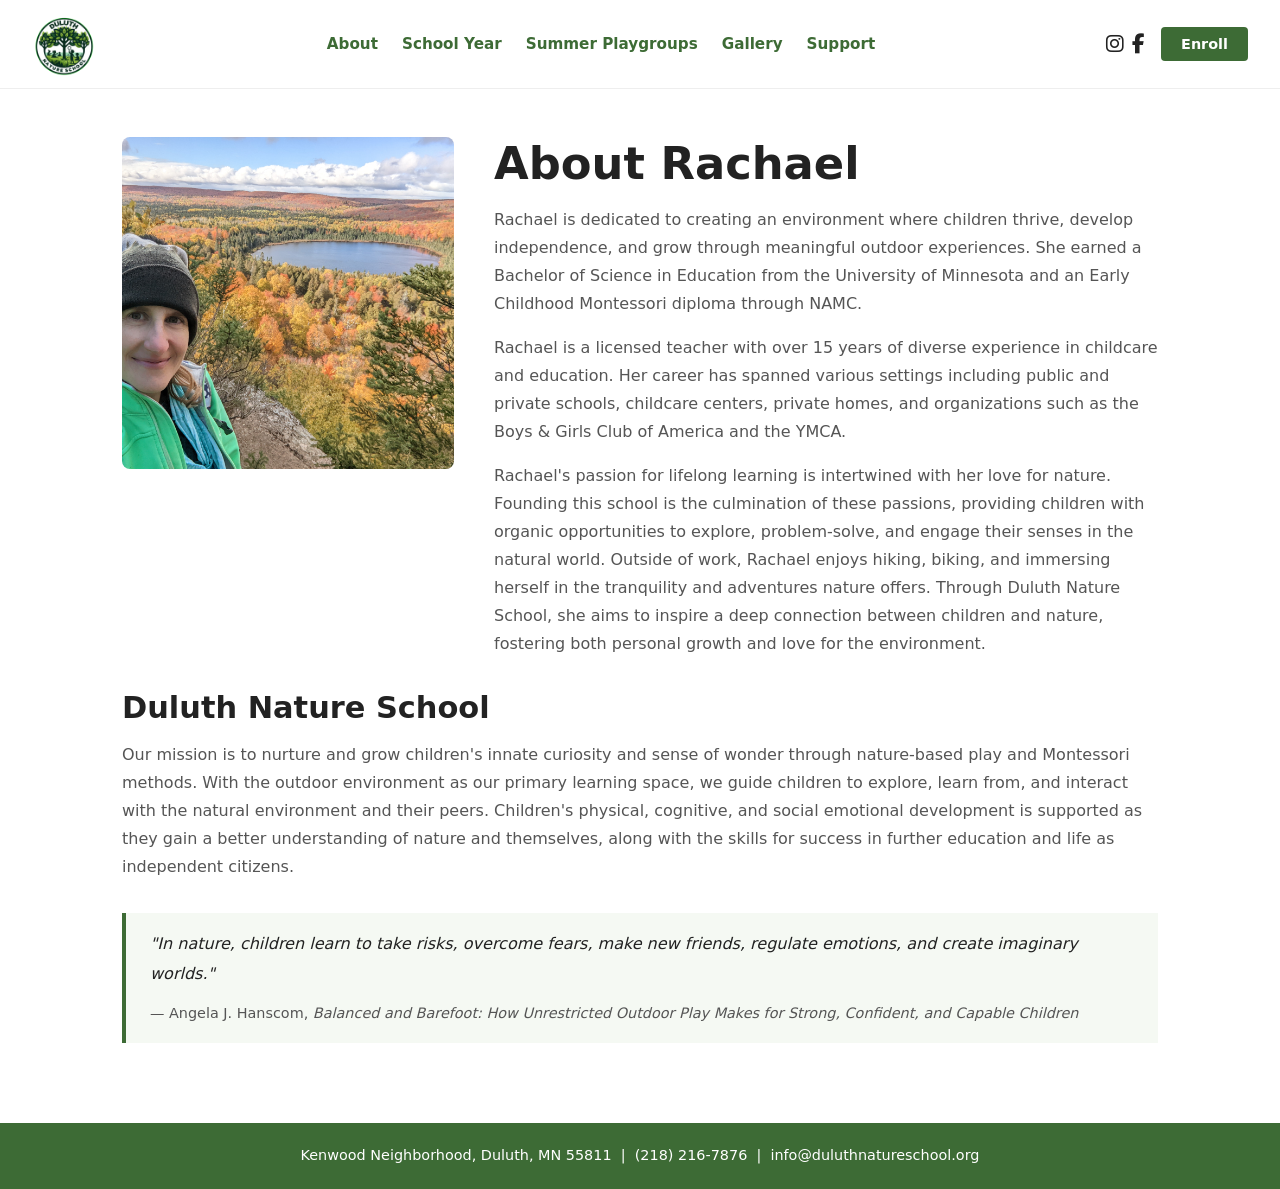
==== about.html @ 7ef57f17 "Update Summer Playgroups page content and nav labels - Fix sandbox photo to display in full (removed" ====
<!DOCTYPE html>
<html lang="en">
<head>
  <meta charset="UTF-8">
  <meta name="viewport" content="width=device-width, initial-scale=1.0">
  <title>About — Duluth Nature School</title>
  <meta name="description" content="Meet Rachael and learn about the mission of Duluth Nature School.">
  <link rel="stylesheet" href="css/style.css">
  <link rel="stylesheet" href="https://cdnjs.cloudflare.com/ajax/libs/font-awesome/6.5.0/css/all.min.css">
</head>
<body>

  <nav>
    <div class="nav-logo">
      <a href="index.html"><img src="images/logo.png" alt="Duluth Nature School"></a>
    </div>
    <div class="nav-links">
      <a href="about.html">About</a>
      <a href="playgroups.html">School Year</a>
      <a href="summer.html">Summer Playgroups</a>
      <a href="gallery.html">Gallery</a>
      <a href="fundraising.html">Support</a>
    </div>
    <div class="nav-right">
      <div class="nav-social">
        <a href="https://www.instagram.com/duluthnatureschool" target="_blank" rel="noopener" aria-label="Instagram"><i class="fab fa-instagram"></i></a>
        <a href="https://www.facebook.com/duluthnatureschool" target="_blank" rel="noopener" aria-label="Facebook"><i class="fab fa-facebook-f"></i></a>
      </div>
      <a href="enroll.html" class="btn">Enroll</a>
      <button class="nav-menu-btn" aria-label="Open menu">☰</button>
    </div>
  </nav>

  <div class="section">

    <div class="about-layout">
      <img class="about-photo" src="images/aboutme.jpeg" alt="Rachael, founder of Duluth Nature School">
      <div>
        <h1>About Rachael</h1>
        <p>Rachael is dedicated to creating an environment where children thrive, develop independence, and grow through meaningful outdoor experiences. She earned a Bachelor of Science in Education from the University of Minnesota and an Early Childhood Montessori diploma through NAMC.</p>
        <p>Rachael is a licensed teacher with over 15 years of diverse experience in childcare and education. Her career has spanned various settings including public and private schools, childcare centers, private homes, and organizations such as the Boys &amp; Girls Club of America and the YMCA.</p>
        <p>Rachael's passion for lifelong learning is intertwined with her love for nature. Founding this school is the culmination of these passions, providing children with organic opportunities to explore, problem-solve, and engage their senses in the natural world. Outside of work, Rachael enjoys hiking, biking, and immersing herself in the tranquility and adventures nature offers. Through Duluth Nature School, she aims to inspire a deep connection between children and nature, fostering both personal growth and love for the environment.</p>
      </div>
    </div>

    <h2>Duluth Nature School</h2>
    <p>Our mission is to nurture and grow children's innate curiosity and sense of wonder through nature-based play and Montessori methods. With the outdoor environment as our primary learning space, we guide children to explore, learn from, and interact with the natural environment and their peers. Children's physical, cognitive, and social emotional development is supported as they gain a better understanding of nature and themselves, along with the skills for success in further education and life as independent citizens.</p>

    <blockquote class="blockquote">
      "In nature, children learn to take risks, overcome fears, make new friends, regulate emotions, and create imaginary worlds."
      <cite>— Angela J. Hanscom, <em>Balanced and Barefoot: How Unrestricted Outdoor Play Makes for Strong, Confident, and Capable Children</em></cite>
    </blockquote>

  </div>

  <footer>
    Kenwood Neighborhood, Duluth, MN 55811 &nbsp;|&nbsp; (218) 216-7876 &nbsp;|&nbsp;
    <a href="mailto:info@duluthnatureschool.org">info@duluthnatureschool.org</a>
  </footer>

  <script src="js/main.js"></script>
</body>
</html>
---- css/style.css ----
/* ===== CUSTOM PROPERTIES (brand colors) ===== */
:root {
  --green: #3d6b35;
  --green-dark: #2d5227;
  --sage: #f0ede6;
  --white: #ffffff;
  --text: #222222;
  --text-light: #555555;
}

/* ===== RESET ===== */
*, *::before, *::after { box-sizing: border-box; margin: 0; padding: 0; }
body { font-family: system-ui, -apple-system, BlinkMacSystemFont, sans-serif; color: var(--text); background: var(--white); }
img { max-width: 100%; display: block; }
a { color: inherit; text-decoration: none; }

/* ===== ANNOUNCEMENT BANNER ===== */
.banner {
  background: #111;
  color: white;
  text-align: center;
  padding: 0.5rem 3rem;
  font-size: 0.85rem;
  position: relative;
}
.banner-close {
  position: absolute;
  right: 1rem;
  top: 50%;
  transform: translateY(-50%);
  background: none;
  border: none;
  color: white;
  font-size: 1.4rem;
  cursor: pointer;
  line-height: 1;
}

/* ===== NAVIGATION ===== */
nav {
  background: white;
  padding: 0.75rem 2rem;
  display: flex;
  align-items: center;
  justify-content: space-between;
  border-bottom: 1px solid #eee;
  position: sticky;
  top: 0;
  z-index: 100;
}
.nav-links {
  display: flex;
  gap: 1.5rem;
}
.nav-links a {
  font-weight: 600;
  color: var(--green);
  font-size: 0.95rem;
}
.nav-links a:hover { text-decoration: underline; }
.nav-logo img {
  width: 64px;
  height: 64px;
  border-radius: 50%;
}
.nav-right {
  display: flex;
  align-items: center;
  gap: 1rem;
}
.nav-social {
  display: flex;
  gap: 0.5rem;
  font-size: 1.25rem;
}
.nav-menu-btn {
  display: none;
  background: none;
  border: none;
  font-size: 1.5rem;
  cursor: pointer;
  color: var(--green);
}

/* ===== BUTTONS ===== */
.btn {
  display: inline-block;
  background: var(--green);
  color: white;
  padding: 0.55rem 1.25rem;
  border-radius: 4px;
  font-weight: 700;
  font-size: 0.9rem;
  border: none;
  cursor: pointer;
  transition: background 0.15s;
}
.btn:hover { background: var(--green-dark); }

/* ===== HERO ===== */
.hero {
  position: relative;
  min-height: 420px;
  display: flex;
  align-items: flex-end;
  overflow: hidden;
}
.hero-bg {
  position: absolute;
  inset: 0;
  width: 100%;
  height: 100%;
  object-fit: cover;
  object-position: center 70%;
}
.hero-content {
  position: relative;
  z-index: 1;
  padding: 2rem 2.5rem;
}
.hero-title {
  color: white;
  font-size: clamp(2rem, 5vw, 3.5rem);
  font-weight: 900;
  text-shadow: 0 2px 14px rgba(0,0,0,0.55);
}

/* ===== PAGE SECTIONS ===== */
.section {
  padding: 3rem 2rem;
  max-width: 1100px;
  margin: 0 auto;
}
.section-sage {
  background: var(--sage);
  padding: 3rem 2rem;
}
.section-sage .section-inner {
  max-width: 1100px;
  margin: 0 auto;
}
h1 { font-size: clamp(1.8rem, 4vw, 2.8rem); font-weight: 900; margin-bottom: 1rem; }
h2 { font-size: clamp(1.3rem, 3vw, 1.9rem); font-weight: 700; margin-bottom: 1rem; color: var(--text); }
h3 { font-size: 1.05rem; font-weight: 700; margin-bottom: 0.5rem; }
p { line-height: 1.75; color: var(--text-light); margin-bottom: 1rem; }
p:last-child { margin-bottom: 0; }

/* ===== FEATURE CARDS (home page) ===== */
.feature-grid {
  display: grid;
  grid-template-columns: repeat(auto-fit, minmax(200px, 1fr));
  gap: 1.5rem;
  margin-top: 2rem;
}
.feature-card {
  background: var(--sage);
  padding: 1.5rem;
  border-radius: 8px;
}
.feature-card h3 { color: var(--green); }

/* ===== TWO-PHOTO GRID (home page) ===== */
.photo-pair {
  display: grid;
  grid-template-columns: 1fr 1fr;
  gap: 1rem;
  margin-top: 2rem;
}
.photo-pair img {
  width: 100%;
  height: 260px;
  object-fit: cover;
  border-radius: 8px;
}

/* ===== ABOUT PAGE ===== */
.about-layout {
  display: grid;
  grid-template-columns: 1fr 2fr;
  gap: 2.5rem;
  align-items: start;
  margin-bottom: 2rem;
}
.about-photo {
  width: 100%;
  border-radius: 8px;
}
.blockquote {
  border-left: 4px solid var(--green);
  padding: 1rem 1.5rem;
  background: #f5f9f3;
  margin: 2rem 0;
  font-style: italic;
  line-height: 1.85;
  color: var(--text);
}
.blockquote cite {
  display: block;
  margin-top: 0.75rem;
  font-style: normal;
  font-size: 0.9rem;
  color: var(--text-light);
}

/* ===== PRICING TABLE (playgroups page) ===== */
.table-wrap { overflow-x: auto; margin: 1.5rem 0; }
.price-table {
  width: 100%;
  border-collapse: collapse;
  min-width: 500px;
}
.price-table th {
  background: var(--green);
  color: white;
  padding: 0.75rem 1rem;
  text-align: left;
  font-size: 0.9rem;
}
.price-table td {
  padding: 0.65rem 1rem;
  border-bottom: 1px solid #e8e8e8;
  font-size: 0.9rem;
}
.price-table tr:hover td { background: var(--sage); }
.price-table .tbd { color: #999; font-style: italic; }

/* ===== GALLERY PAGE ===== */
.gallery-grid {
  display: grid;
  grid-template-columns: repeat(3, 1fr);
  gap: 0.75rem;
}
.gallery-grid img {
  width: 100%;
  height: 220px;
  object-fit: cover;
  border-radius: 6px;
  cursor: pointer;
  transition: opacity 0.2s;
}
.gallery-grid img:hover { opacity: 0.82; }

/* ===== LIGHTBOX ===== */
.lightbox {
  display: none;
  position: fixed;
  inset: 0;
  background: rgba(0,0,0,0.92);
  z-index: 1000;
  align-items: center;
  justify-content: center;
}
.lightbox.active { display: flex; }
.lightbox-img {
  max-width: 90vw;
  max-height: 90vh;
  object-fit: contain;
  border-radius: 4px;
}
.lightbox-close {
  position: absolute;
  top: 1rem;
  right: 1.5rem;
  color: white;
  font-size: 2.5rem;
  cursor: pointer;
  background: none;
  border: none;
  line-height: 1;
}

/* ===== FUNDRAISING PAGE ===== */
.fundraising-hero {
  text-align: center;
  padding: 3rem 2rem 1rem;
}
.fundraising-hero h1 { font-size: clamp(2rem, 5vw, 3.5rem); }
.why-grid {
  display: grid;
  grid-template-columns: repeat(3, 1fr);
  gap: 1.5rem;
  margin-top: 2rem;
}
.why-card { text-align: center; padding: 1.25rem; }
.why-card h3 { color: var(--green); font-size: 1rem; }

/* ===== ENROLL PAGE ===== */
.password-gate {
  max-width: 400px;
  margin: 4rem auto;
  text-align: center;
  padding: 2.5rem 2rem;
  background: white;
  border-radius: 12px;
  box-shadow: 0 4px 24px rgba(0,0,0,0.1);
  border: 2px solid var(--sage);
}
.password-gate .lock-icon { font-size: 3rem; margin-bottom: 1rem; }
.password-input {
  width: 100%;
  padding: 0.75rem;
  border: 2px solid #ddd;
  border-radius: 6px;
  font-size: 1rem;
  margin: 1rem 0;
  text-align: center;
  letter-spacing: 0.1em;
}
.password-input:focus { outline: none; border-color: var(--green); }
.password-error {
  color: #cc0000;
  font-size: 0.875rem;
  margin-top: 0.5rem;
  display: none;
}
.enroll-content { display: none; }

.form-section { max-width: 600px; margin: 0 auto 3rem; }
.form-group { margin-bottom: 1.25rem; }
.form-label {
  display: block;
  font-weight: 600;
  margin-bottom: 0.4rem;
  font-size: 0.9rem;
  color: var(--text);
}
.form-input {
  width: 100%;
  padding: 0.65rem 0.75rem;
  border: 1px solid #ccc;
  border-radius: 6px;
  font-size: 0.95rem;
  font-family: inherit;
}
.form-input:focus { outline: none; border-color: var(--green); }
.checkbox-group { display: flex; gap: 1.5rem; flex-wrap: wrap; margin-top: 0.25rem; }
.checkbox-label { display: flex; align-items: center; gap: 0.4rem; font-size: 0.95rem; cursor: pointer; }

.pay-section { max-width: 700px; margin: 0 auto; }
.pay-btn {
  background: var(--green);
  color: white;
  border: none;
  padding: 0.4rem 0.85rem;
  border-radius: 4px;
  font-size: 0.82rem;
  font-weight: 600;
  cursor: pointer;
  text-decoration: none;
  display: inline-block;
  transition: background 0.15s;
}
.pay-btn:hover { background: var(--green-dark); }
.pay-table { width: 100%; border-collapse: collapse; }
.pay-table th {
  background: var(--green);
  color: white;
  padding: 0.65rem 1rem;
  text-align: left;
  font-size: 0.85rem;
}
.pay-table td {
  padding: 0.6rem 1rem;
  border-bottom: 1px solid #eee;
  font-size: 0.88rem;
}
.pay-table tr:hover td { background: var(--sage); }

/* ===== FOOTER ===== */
footer {
  background: var(--green);
  color: white;
  text-align: center;
  padding: 1.25rem 1rem;
  font-size: 0.9rem;
  line-height: 1.8;
}
footer a { color: white; }
footer a:hover { text-decoration: underline; }

/* ===== MOBILE RESPONSIVE ===== */
@media (max-width: 768px) {
  nav { flex-wrap: wrap; position: relative; padding: 0.75rem 1rem; }
  .nav-links {
    display: none;
    flex-direction: column;
    width: 100%;
    order: 4;
    padding: 0.75rem 0;
    gap: 0.75rem;
    border-top: 1px solid #eee;
    margin-top: 0.5rem;
  }
  .nav-links.open { display: flex; }
  .nav-menu-btn { display: block; }
  .about-layout { grid-template-columns: 1fr; }
  .gallery-grid { grid-template-columns: repeat(2, 1fr); }
  .why-grid { grid-template-columns: 1fr; }
  .photo-pair { grid-template-columns: 1fr; }
  .feature-grid { grid-template-columns: 1fr; }
}
@media (max-width: 480px) {
  .gallery-grid { grid-template-columns: 1fr; }
  .section { padding: 2rem 1rem; }
}
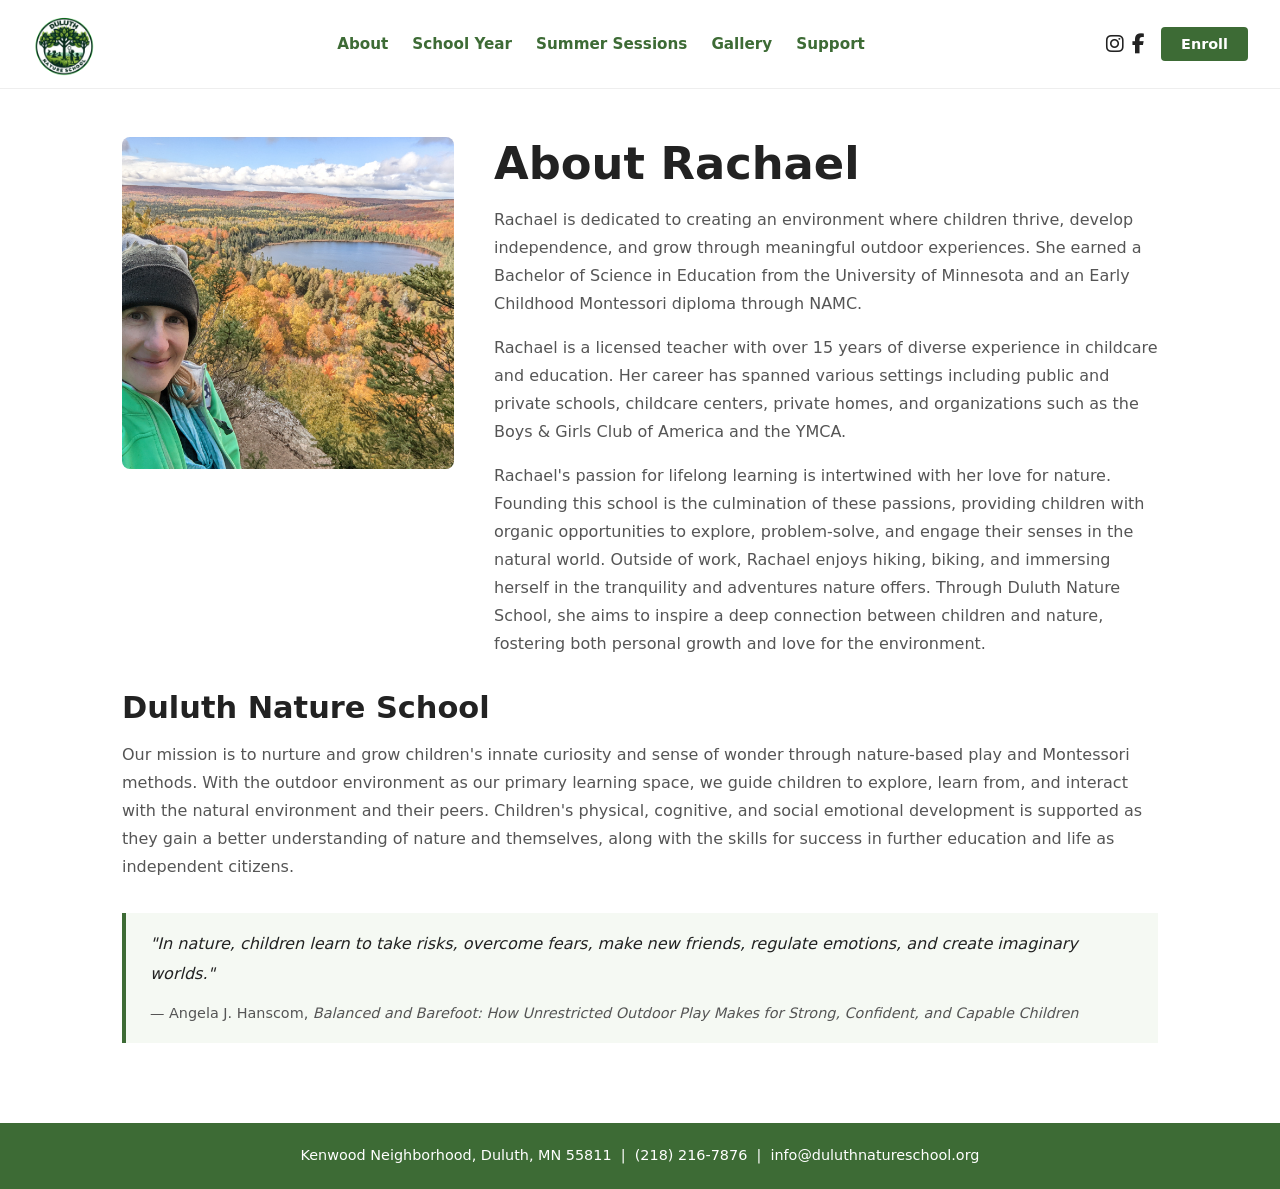
==== commit f9e5bf5f: "Rename Summer Playgroups to Summer Sessions Adults perceive less value paying for a "playgroup" than" ====
--- a/about.html
+++ b/about.html
@@ -17,7 +17,7 @@
     <div class="nav-links">
       <a href="about.html">About</a>
       <a href="playgroups.html">School Year</a>
-      <a href="summer.html">Summer Playgroups</a>
+      <a href="summer.html">Summer Sessions</a>
       <a href="gallery.html">Gallery</a>
       <a href="fundraising.html">Support</a>
     </div>
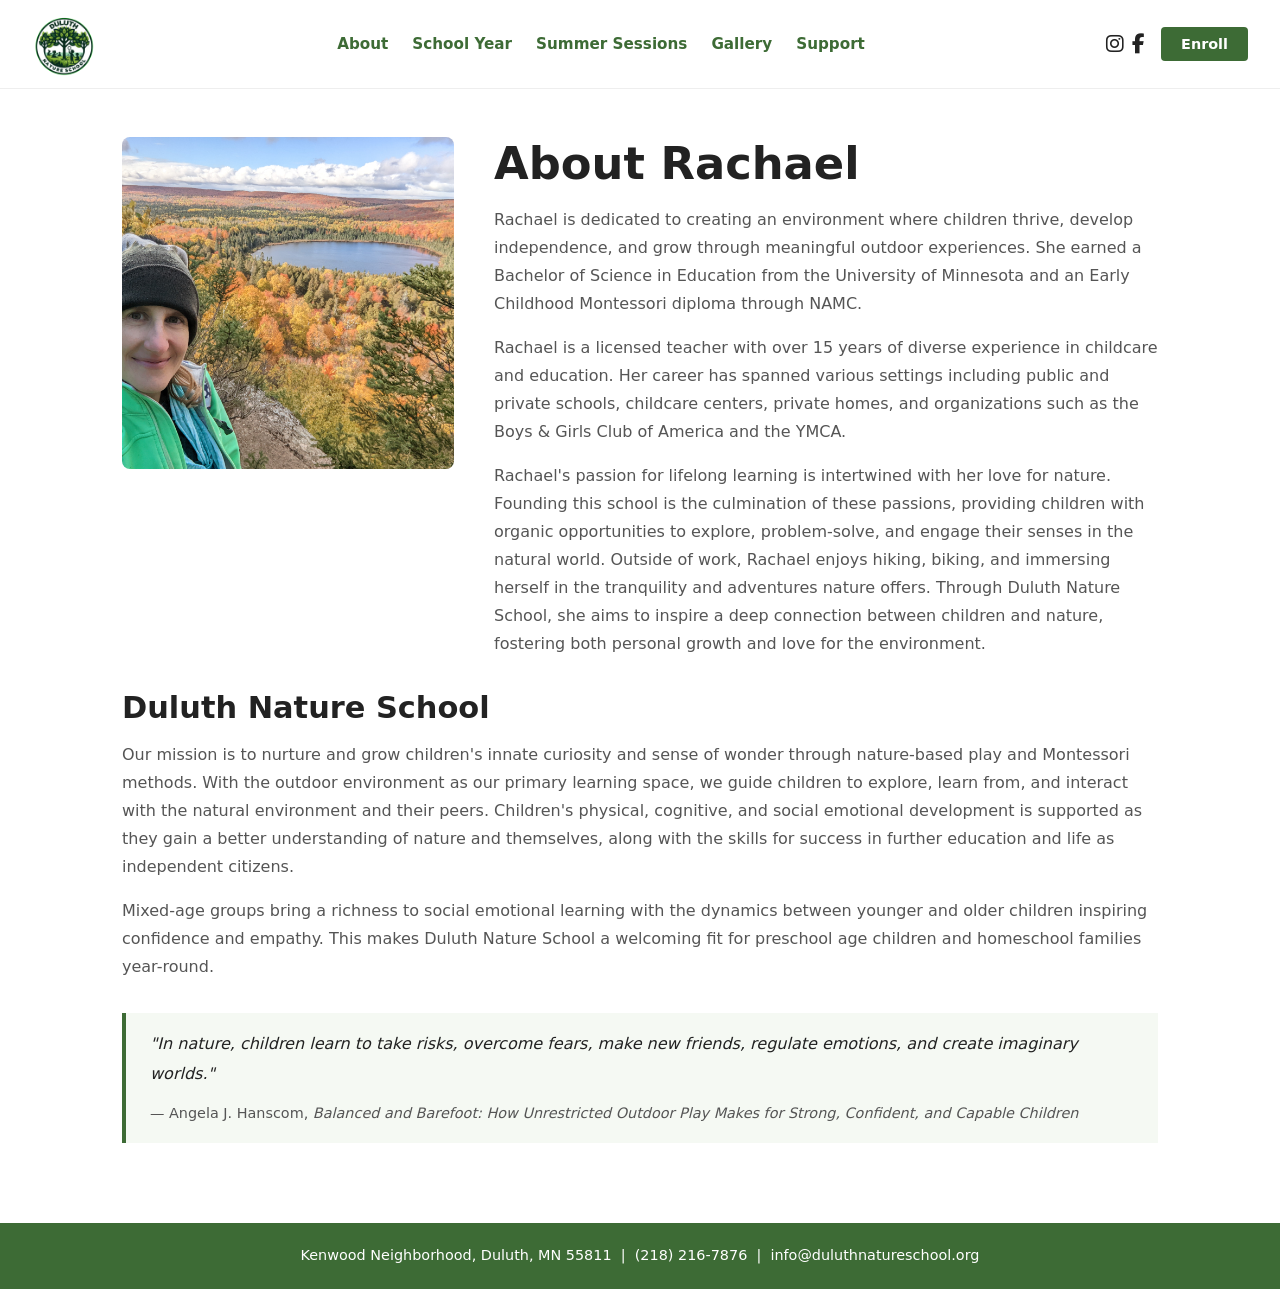
==== commit e3a467cd: "Add mixed-age groups paragraph to About page Surfaces this messaging for parents who land on About w" ====
--- a/about.html
+++ b/about.html
@@ -46,6 +46,8 @@
     <h2>Duluth Nature School</h2>
     <p>Our mission is to nurture and grow children's innate curiosity and sense of wonder through nature-based play and Montessori methods. With the outdoor environment as our primary learning space, we guide children to explore, learn from, and interact with the natural environment and their peers. Children's physical, cognitive, and social emotional development is supported as they gain a better understanding of nature and themselves, along with the skills for success in further education and life as independent citizens.</p>
 
+    <p>Mixed-age groups bring a richness to social emotional learning with the dynamics between younger and older children inspiring confidence and empathy. This makes Duluth Nature School a welcoming fit for preschool age children and homeschool families year-round.</p>
+
     <blockquote class="blockquote">
       "In nature, children learn to take risks, overcome fears, make new friends, regulate emotions, and create imaginary worlds."
       <cite>— Angela J. Hanscom, <em>Balanced and Barefoot: How Unrestricted Outdoor Play Makes for Strong, Confident, and Capable Children</em></cite>
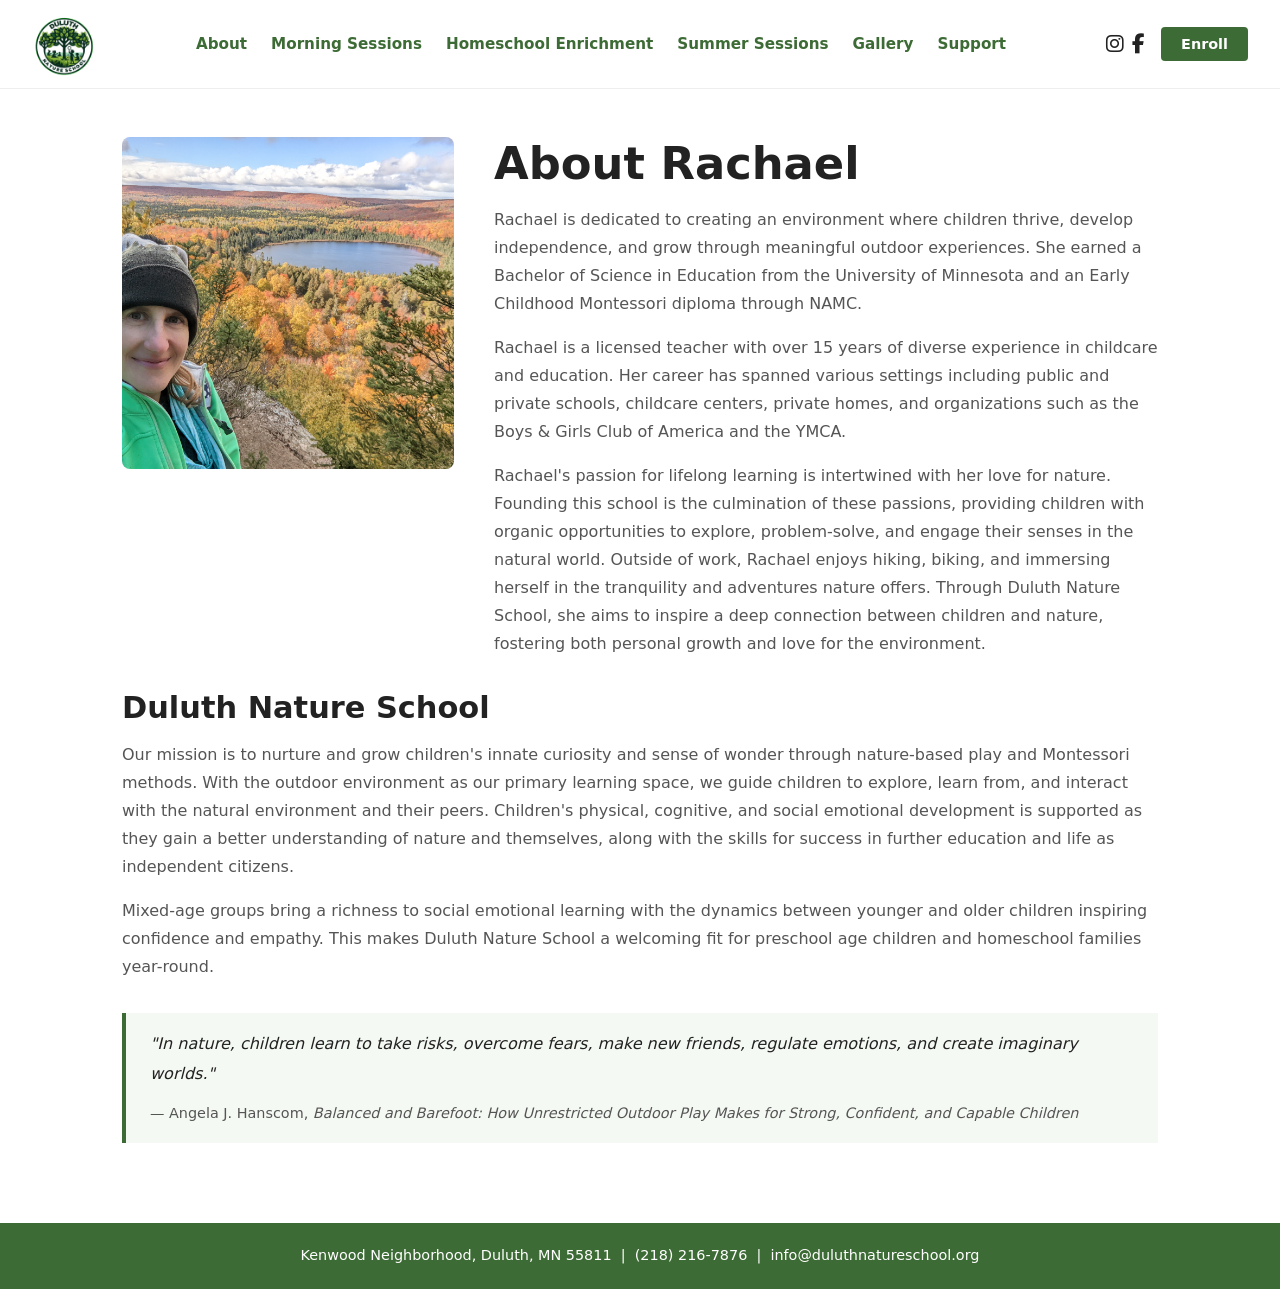
==== commit f33c5f5c: "Update site navigation for Morning Sessions and Homeschool Enrichment" ====
--- a/about.html
+++ b/about.html
@@ -16,7 +16,8 @@
     </div>
     <div class="nav-links">
       <a href="about.html">About</a>
-      <a href="playgroups.html">School Year</a>
+      <a href="mornings.html">Morning Sessions</a>
+      <a href="homeschool.html">Homeschool Enrichment</a>
       <a href="summer.html">Summer Sessions</a>
       <a href="gallery.html">Gallery</a>
       <a href="fundraising.html">Support</a>
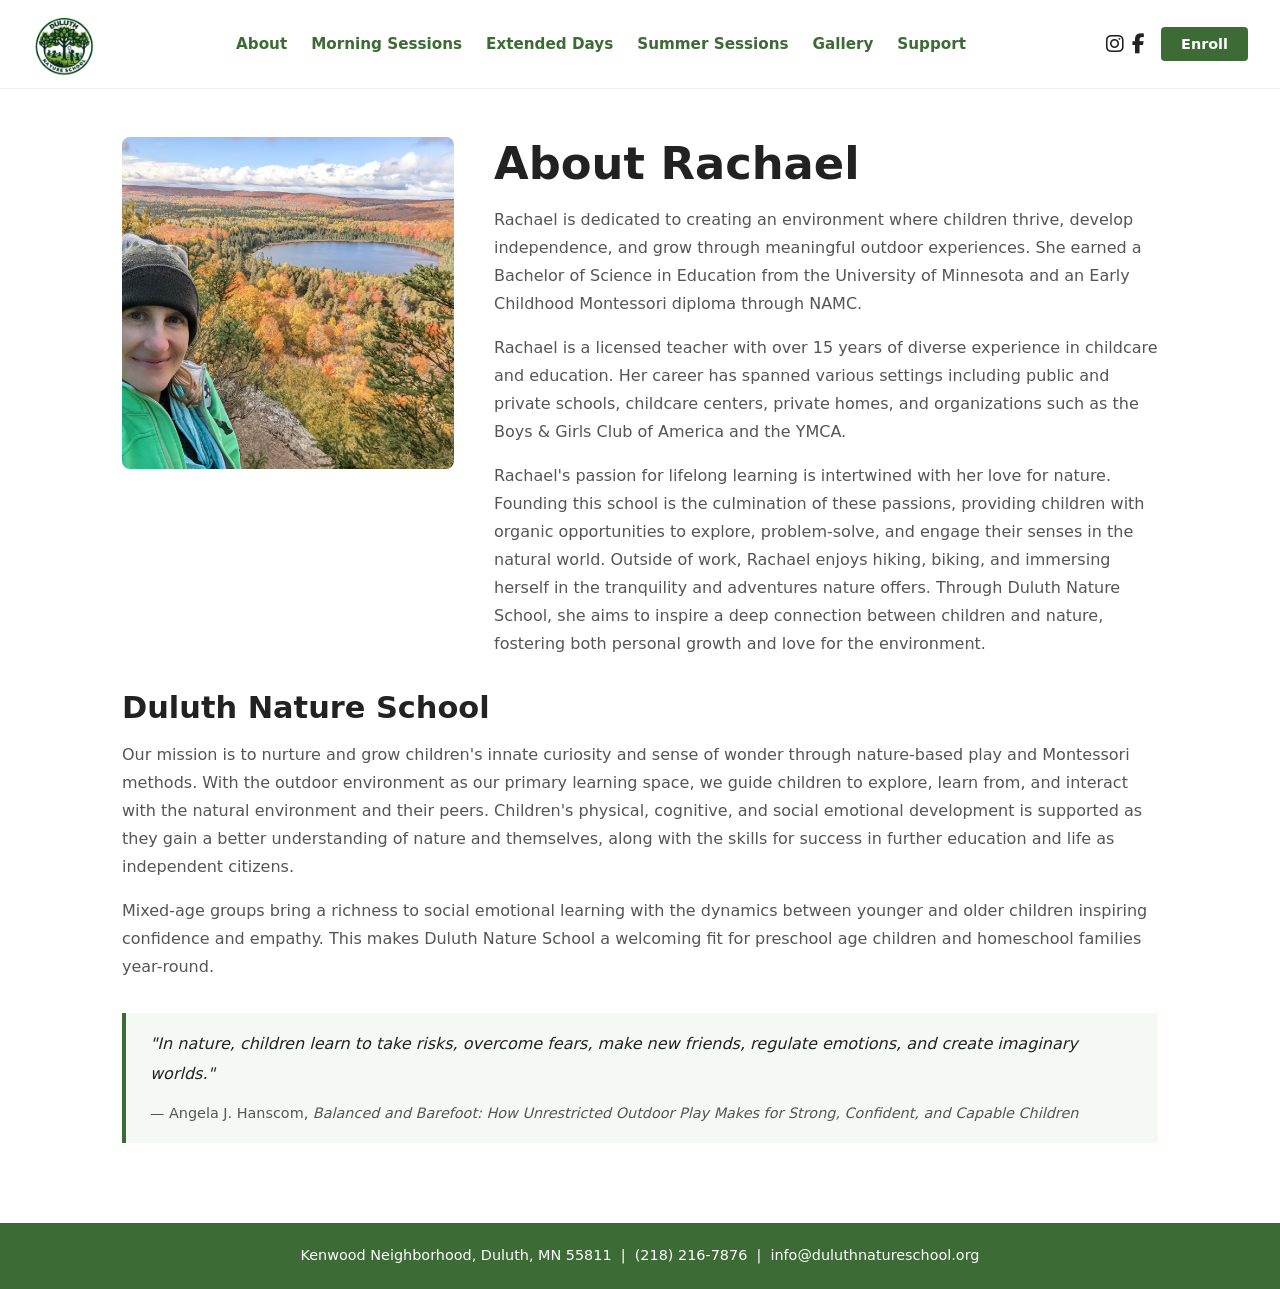
==== commit 5f5e1002: "Rename "Homeschool Enrichment" program to "Extended Days" site-wide Updates nav links on all pages, " ====
--- a/about.html
+++ b/about.html
@@ -17,7 +17,7 @@
     <div class="nav-links">
       <a href="about.html">About</a>
       <a href="mornings.html">Morning Sessions</a>
-      <a href="homeschool.html">Homeschool Enrichment</a>
+      <a href="homeschool.html">Extended Days</a>
       <a href="summer.html">Summer Sessions</a>
       <a href="gallery.html">Gallery</a>
       <a href="fundraising.html">Support</a>
--- a/css/style.css
+++ b/css/style.css
@@ -202,7 +202,7 @@
   color: var(--text-light);
 }
 
-/* ===== PRICING TABLE (playgroups page) ===== */
+/* ===== PRICING TABLE (mornings/homeschool pages) ===== */
 .table-wrap { overflow-x: auto; margin: 1.5rem 0; }
 .price-table {
   width: 100%;
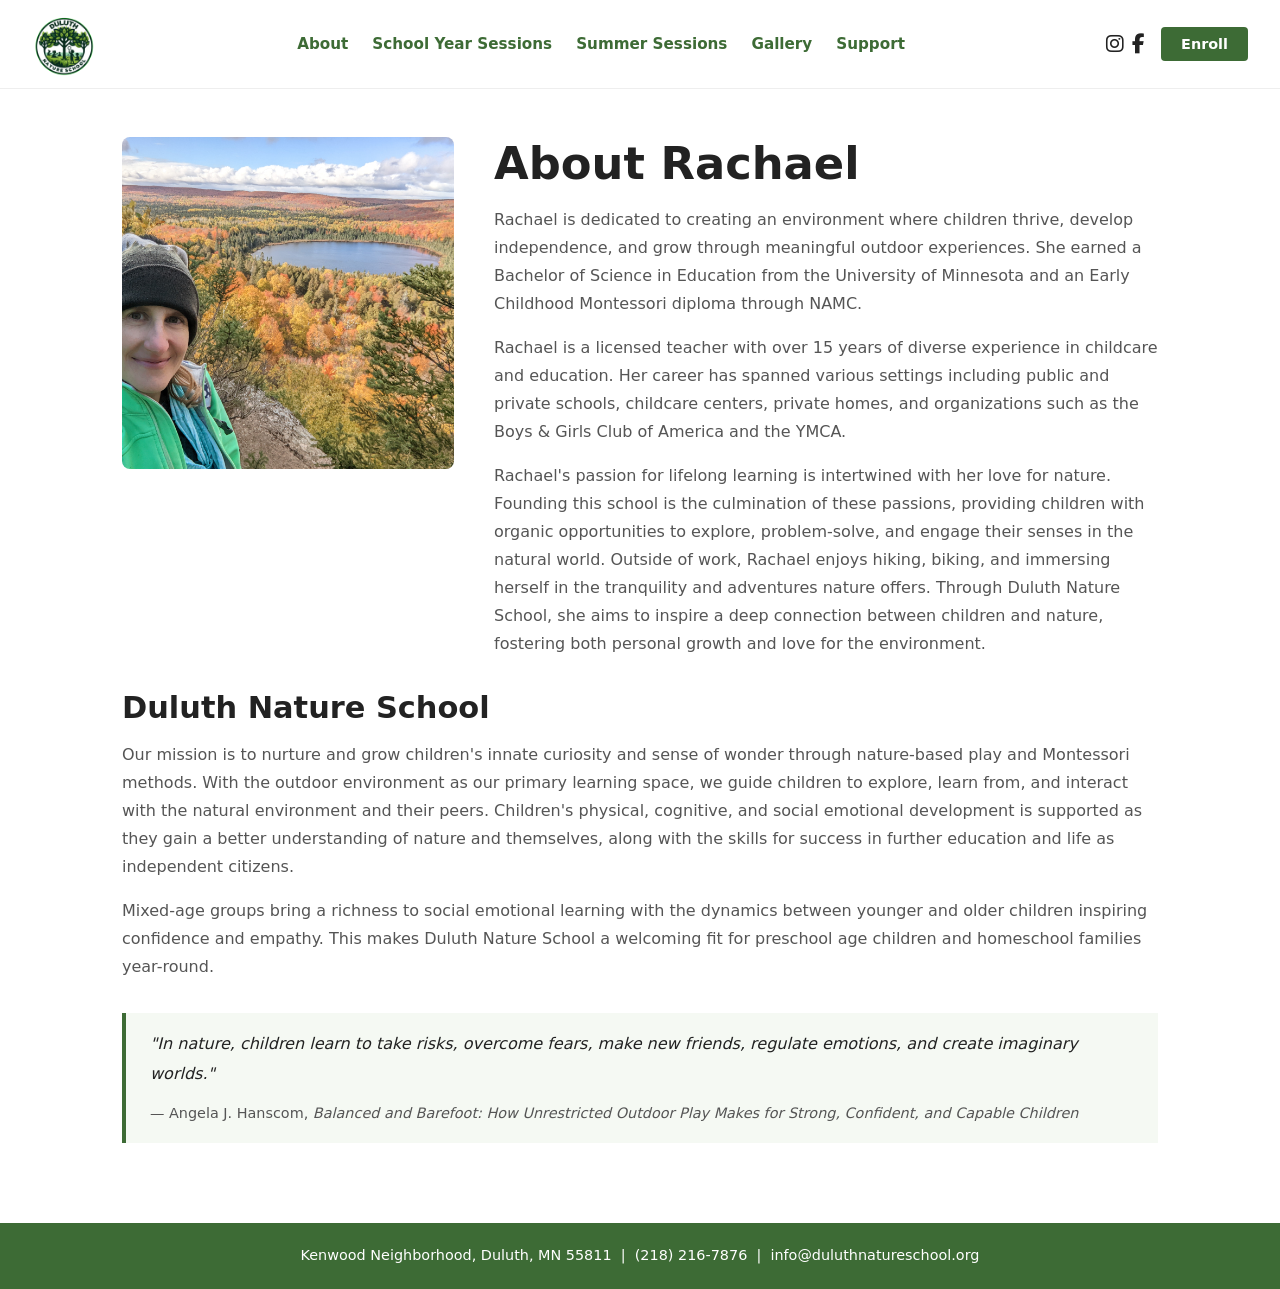
==== commit 5815da37: "Merge Morning Sessions and Extended Days into one School Year Sessions page - New sessions.html lead" ====
--- a/about.html
+++ b/about.html
@@ -16,8 +16,7 @@
     </div>
     <div class="nav-links">
       <a href="about.html">About</a>
-      <a href="mornings.html">Morning Sessions</a>
-      <a href="homeschool.html">Extended Days</a>
+      <a href="sessions.html">School Year Sessions</a>
       <a href="summer.html">Summer Sessions</a>
       <a href="gallery.html">Gallery</a>
       <a href="fundraising.html">Support</a>
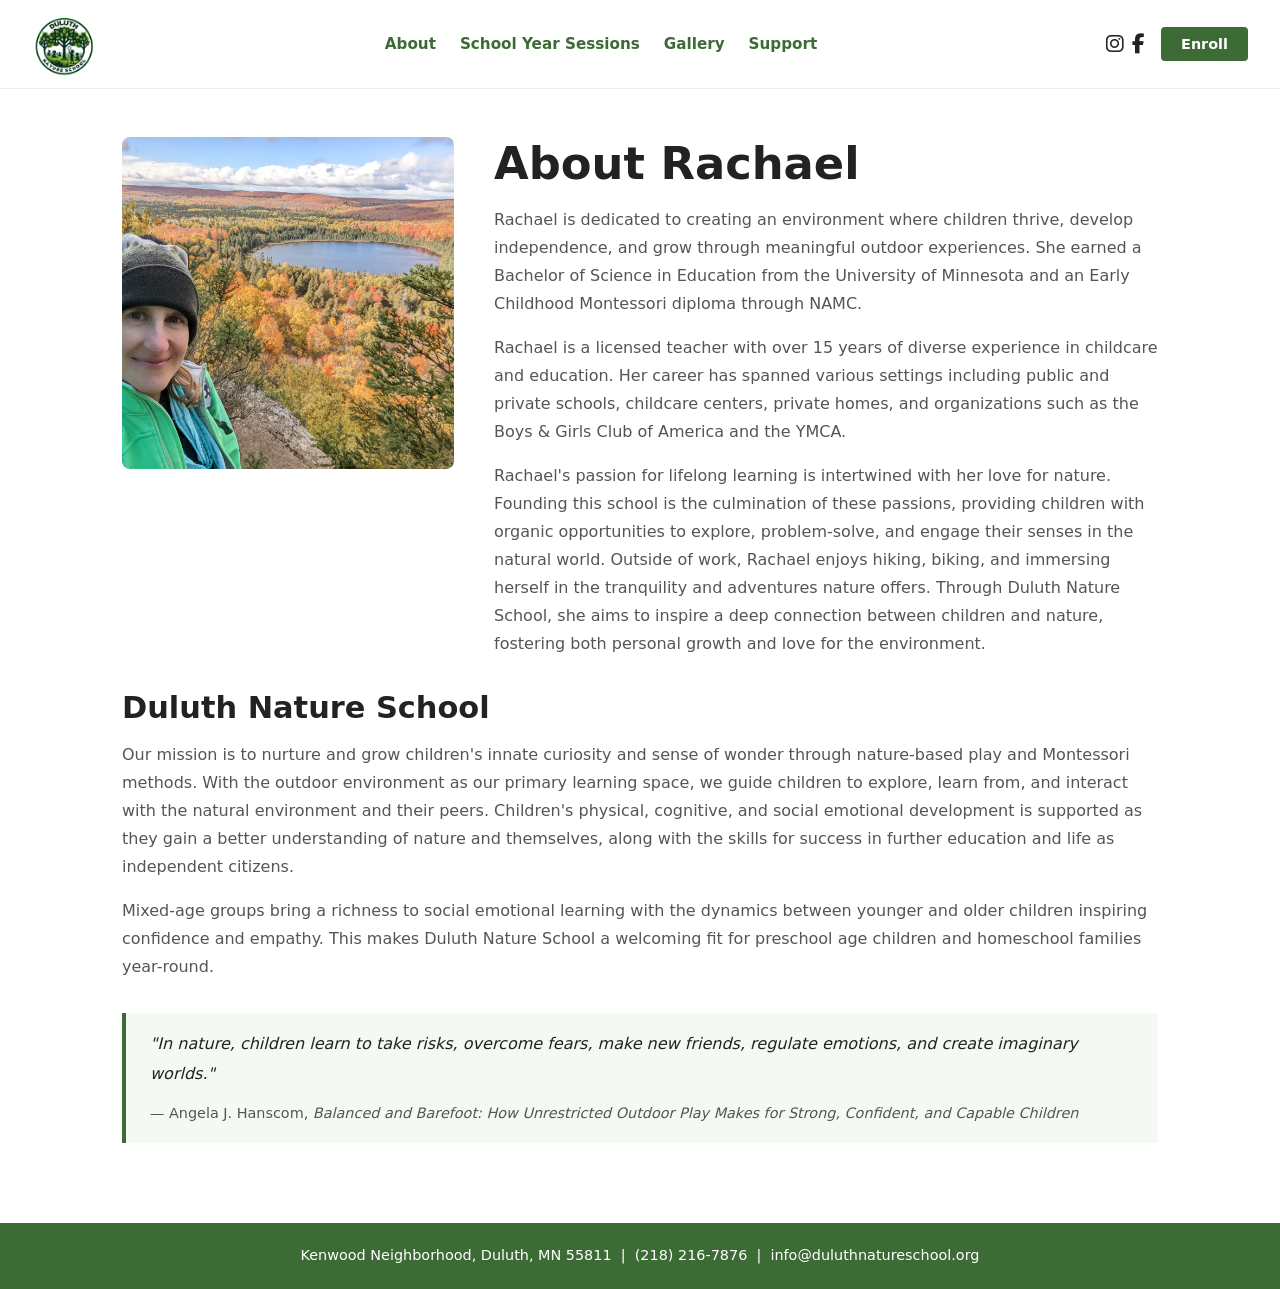
==== commit 5b4c0ade: "Hide Summer Sessions from nav until next summer Comment out the Summer Sessions nav link across all " ====
--- a/about.html
+++ b/about.html
@@ -17,7 +17,7 @@
     <div class="nav-links">
       <a href="about.html">About</a>
       <a href="sessions.html">School Year Sessions</a>
-      <a href="summer.html">Summer Sessions</a>
+      <!-- <a href="summer.html">Summer Sessions</a> --> <!-- hidden 2026-09; restore for next summer -->
       <a href="gallery.html">Gallery</a>
       <a href="fundraising.html">Support</a>
     </div>
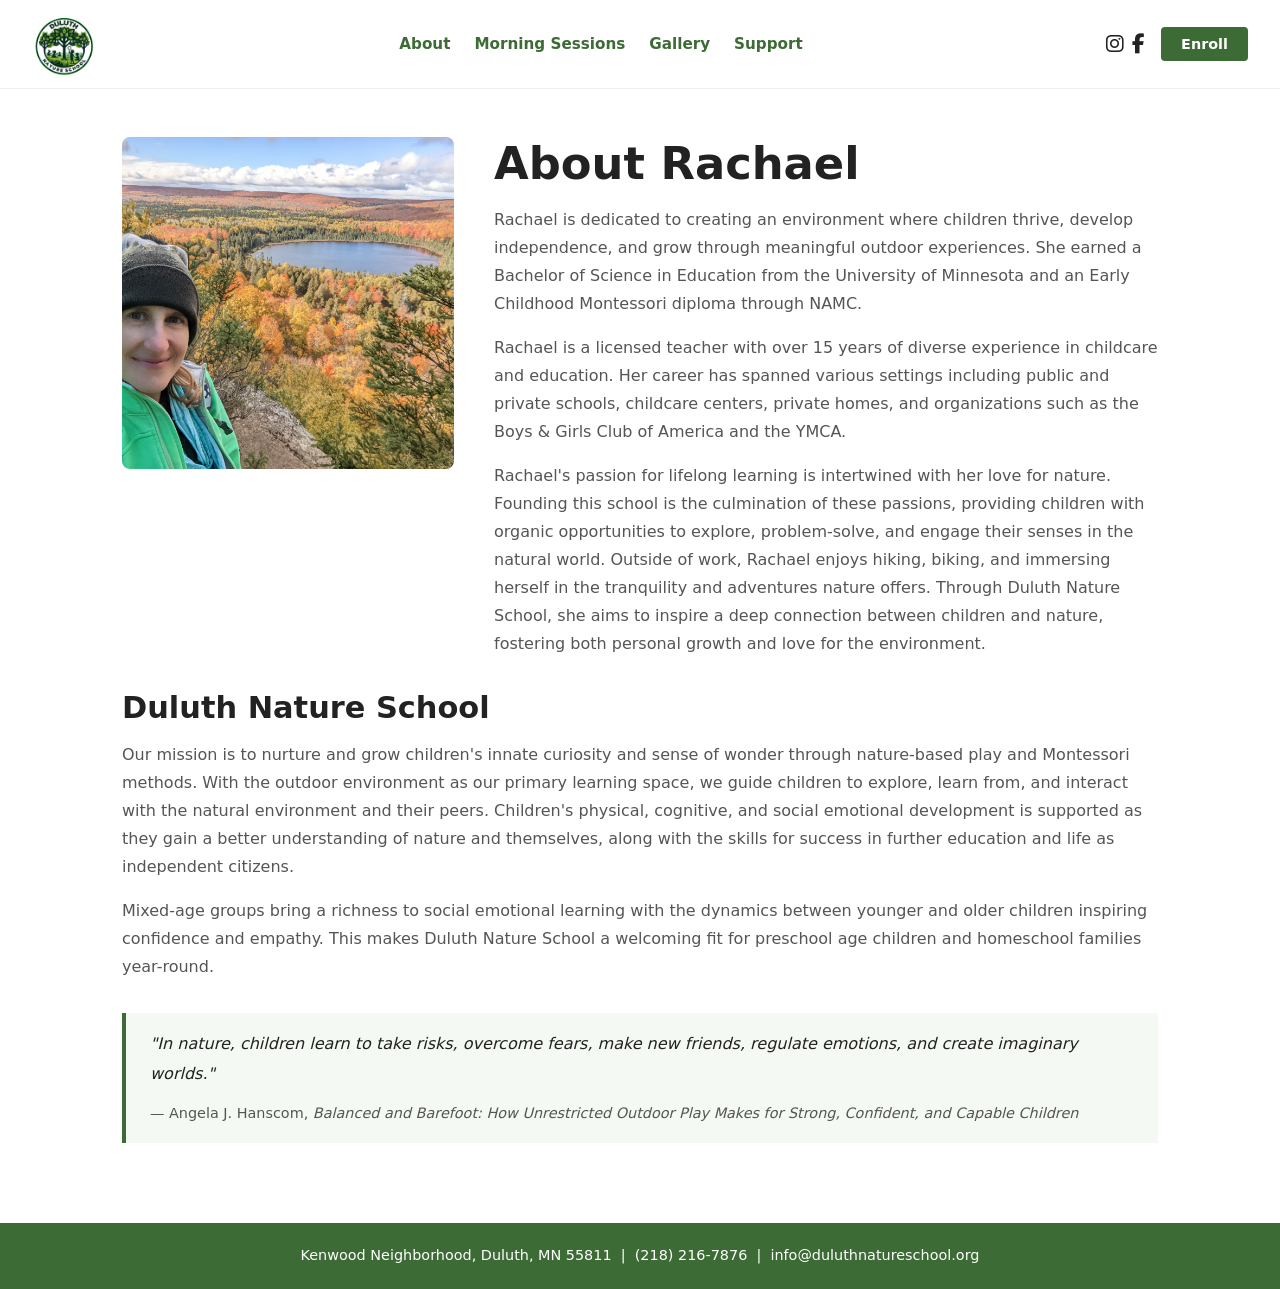
==== commit 23d8f27a: "Rename nav to Morning Sessions, simplify homepage CTA Rename "School Year Sessions" to "Morning Sess" ====
--- a/about.html
+++ b/about.html
@@ -16,7 +16,7 @@
     </div>
     <div class="nav-links">
       <a href="about.html">About</a>
-      <a href="sessions.html">School Year Sessions</a>
+      <a href="sessions.html">Morning Sessions</a>
       <!-- <a href="summer.html">Summer Sessions</a> --> <!-- hidden 2026-09; restore for next summer -->
       <a href="gallery.html">Gallery</a>
       <a href="fundraising.html">Support</a>
